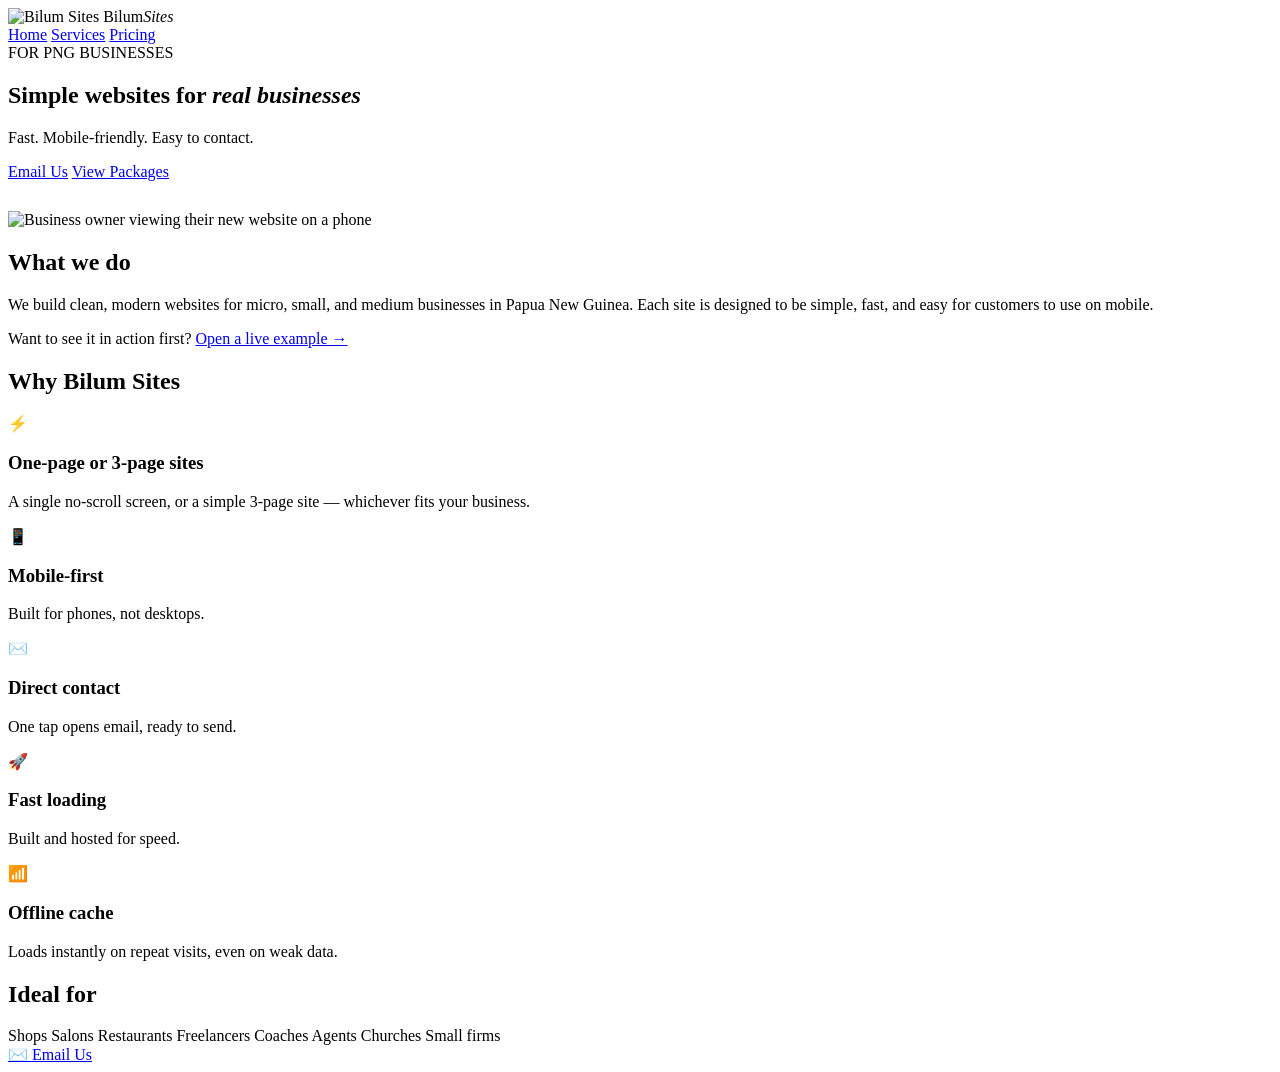
==== index.html @ bef68598 "Create index.html" ====
<!DOCTYPE html>
<html lang="en">
<head>
<meta charset="UTF-8">
<meta name="viewport" content="width=device-width, initial-scale=1.0, viewport-fit=cover">
<title>Bilum Sites — Simple websites for PNG businesses</title>
<meta name="description" content="Fast, mobile-friendly websites for PNG shops, salons, agents, coaches, churches and small businesses.">
<link rel="icon" href="bilum-logo-reference.jpg">
<link rel="preconnect" href="https://fonts.googleapis.com">
<link rel="preconnect" href="https://fonts.gstatic.com" crossorigin>
<link href="https://fonts.googleapis.com/css2?family=Fraunces:opsz,wght@9..144,500;9..144,600;9..144,700&family=Inter:wght@400;500;600;700&display=swap" rel="stylesheet">
<link rel="stylesheet" href="style.css">
</head>
<body>

<header class="site">
  <div class="brand-mark">
    <img src="bilum-logo-reference.jpg" alt="Bilum Sites">
    <span>Bilum<em>Sites</em></span>
  </div>
  <nav class="pages">
    <a href="index.html" class="active">Home</a>
    <a href="services.html">Services</a>
    <a href="pricing.html">Pricing</a>
  </nav>
</header>

<main>

  <section>
    <div class="eyebrow">FOR PNG BUSINESSES</div>
    <h1>Simple websites for <em>real businesses</em></h1>
    <p class="lead">Fast. Mobile-friendly. Easy to contact.</p>
    <div class="knot"></div>
    <div class="btn-row">
      <a class="btn gold" href="mailto:hello@bilumsites.com?subject=Bilum%20Site%20enquiry">Email Us</a>
      <a class="btn outline" href="pricing.html">View Packages</a>
    </div>
    <img src="hero.jpg" alt="Business owner viewing their new website on a phone" style="margin-top:30px;">
  </section>

  <section>
    <h2>What we do</h2>
    <p>We build clean, modern websites for micro, small, and medium businesses in Papua New Guinea. Each site is designed to be simple, fast, and easy for customers to use on mobile.</p>
    <div class="demo-callout">
      <span>Want to see it in action first?</span>
      <a href="demo.html">Open a live example →</a>
    </div>
  </section>

  <section>
    <h2>Why Bilum Sites</h2>
    <div class="bento">
      <div class="tile wide">
        <span class="icon">⚡</span>
        <h3>One-page or 3-page sites</h3>
        <p>A single no-scroll screen, or a simple 3-page site — whichever fits your business.</p>
      </div>
      <div class="tile">
        <span class="icon">📱</span>
        <h3>Mobile-first</h3>
        <p>Built for phones, not desktops.</p>
      </div>
      <div class="tile">
        <span class="icon">✉️</span>
        <h3>Direct contact</h3>
        <p>One tap opens email, ready to send.</p>
      </div>
      <div class="tile">
        <span class="icon">🚀</span>
        <h3>Fast loading</h3>
        <p>Built and hosted for speed.</p>
      </div>
      <div class="tile">
        <span class="icon">📶</span>
        <h3>Offline cache</h3>
        <p>Loads instantly on repeat visits, even on weak data.</p>
      </div>
    </div>
  </section>

  <section>
    <h2>Ideal for</h2>
    <div class="chips">
      <span class="chip">Shops</span>
      <span class="chip">Salons</span>
      <span class="chip">Restaurants</span>
      <span class="chip">Freelancers</span>
      <span class="chip">Coaches</span>
      <span class="chip">Agents</span>
      <span class="chip">Churches</span>
      <span class="chip">Small firms</span>
    </div>
  </section>

</main>

<nav class="bottom">
  <div class="inner">
    <a class="email" href="mailto:hello@bilumsites.com?subject=Bilum%20Site%20enquiry">✉️ Email Us</a>
  </div>
</nav>

</body>
</html>
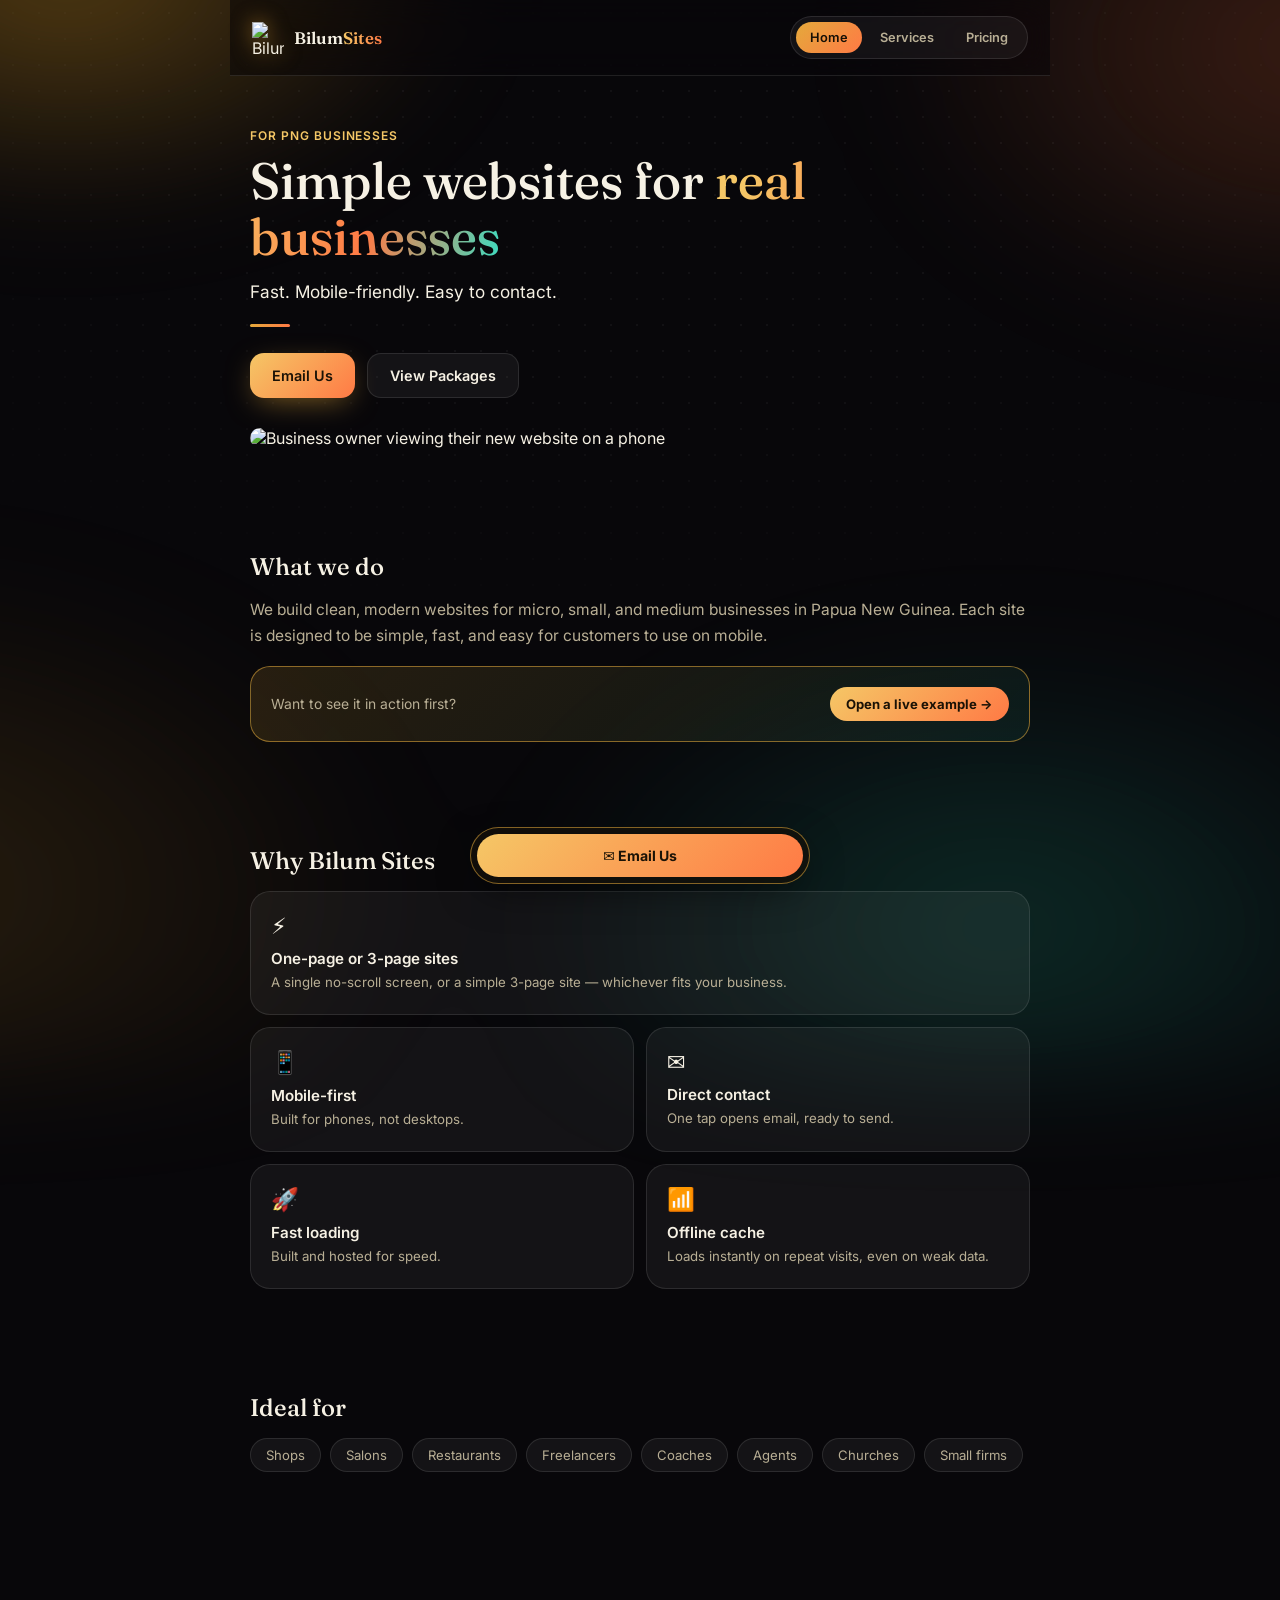
==== commit 073f2ef7: "Update index.html" ====
--- a/index.html
+++ b/index.html
@@ -36,7 +36,7 @@
       <a class="btn gold" href="mailto:hello@bilumsites.com?subject=Bilum%20Site%20enquiry">Email Us</a>
       <a class="btn outline" href="pricing.html">View Packages</a>
     </div>
-    <img src="hero.jpg" alt="Business owner viewing their new website on a phone" style="margin-top:30px;">
+    <img src="hero.png" alt="Business owner viewing their new website on a phone" style="margin-top:30px;">
   </section>
 
   <section>
--- a/style.css
+++ b/style.css
@@ -0,0 +1,246 @@
+:root{
+  --ink:#F6F1E4;
+  --ink-dim:#B9AF95;
+  --gold:#E4A93B;
+  --gold-bright:#F5C766;
+  --amber:#FF7A45;
+  --teal:#3DDBC0;
+  --bg:#08070A;
+  --glass:rgba(255,255,255,0.05);
+  --glass-border:rgba(255,255,255,0.10);
+  --glass-border-hi:rgba(228,169,59,0.55);
+}
+*{box-sizing:border-box; margin:0; padding:0;}
+html{scroll-behavior:smooth;}
+body{
+  background:var(--bg);
+  color:var(--ink);
+  font-family:'Inter', system-ui, sans-serif;
+  -webkit-font-smoothing:antialiased;
+  padding-bottom:84px;
+  position:relative;
+  overflow-x:hidden;
+}
+a{color:inherit;}
+img{max-width:100%; display:block; border-radius:20px;}
+
+/* ---------- animated gradient mesh backdrop ---------- */
+body::before{
+  content:'';
+  position:fixed; inset:-20%;
+  z-index:-2;
+  background:
+    radial-gradient(38% 32% at 18% 12%, rgba(228,169,59,0.35), transparent 60%),
+    radial-gradient(42% 38% at 88% 18%, rgba(255,122,69,0.22), transparent 60%),
+    radial-gradient(46% 40% at 70% 88%, rgba(61,219,192,0.16), transparent 60%),
+    radial-gradient(50% 45% at 8% 85%, rgba(228,169,59,0.14), transparent 60%);
+  filter:blur(60px) saturate(120%);
+  animation:drift 22s ease-in-out infinite alternate;
+}
+body::after{
+  content:'';
+  position:fixed; inset:0; z-index:-1;
+  background-image:radial-gradient(rgba(255,255,255,0.045) 1px, transparent 1px);
+  background-size:26px 26px;
+  mask-image:radial-gradient(ellipse 80% 60% at 50% 20%, black 40%, transparent 90%);
+}
+@keyframes drift{
+  0%{transform:translate(0,0) scale(1);}
+  100%{transform:translate(-3%,3%) scale(1.08);}
+}
+
+/* ---------- glass nav ---------- */
+header.site{
+  position:sticky; top:0; z-index:50;
+  display:flex; align-items:center; justify-content:space-between;
+  padding:16px 22px;
+  max-width:820px; margin:0 auto;
+  background:rgba(8,7,10,0.55);
+  backdrop-filter:blur(16px) saturate(140%);
+  -webkit-backdrop-filter:blur(16px) saturate(140%);
+  border-bottom:1px solid var(--glass-border);
+}
+.brand-mark{display:flex; align-items:center; gap:10px;}
+.brand-mark img{
+  width:32px; height:32px; object-fit:contain; border-radius:0;
+  filter:drop-shadow(0 0 10px rgba(228,169,59,0.55));
+}
+.brand-mark span{font-family:'Fraunces', serif; font-weight:600; font-size:1.05rem;}
+.brand-mark span em{font-style:normal; background:linear-gradient(90deg,var(--gold-bright),var(--amber)); -webkit-background-clip:text; background-clip:text; color:transparent;}
+nav.pages{
+  display:flex; gap:4px;
+  background:var(--glass);
+  border:1px solid var(--glass-border);
+  padding:5px; border-radius:100px;
+}
+nav.pages a{
+  font-size:0.8rem; font-weight:600; text-decoration:none; color:var(--ink-dim);
+  padding:8px 14px; border-radius:100px; transition:all .25s ease;
+}
+nav.pages a.active{background:linear-gradient(135deg,var(--gold),var(--amber)); color:#150F06;}
+nav.pages a:hover:not(.active){color:var(--ink); background:rgba(255,255,255,0.06);}
+
+/* ---------- layout ---------- */
+main{max-width:820px; margin:0 auto; padding:0 20px;}
+section{padding:52px 0;}
+
+h1{
+  font-family:'Fraunces', serif; font-weight:500;
+  font-size:clamp(2.1rem, 7vw, 3.2rem); line-height:1.1;
+}
+h1 em{
+  font-style:normal;
+  background:linear-gradient(100deg,var(--gold-bright) 10%,var(--amber) 60%,var(--teal) 100%);
+  -webkit-background-clip:text; background-clip:text; color:transparent;
+}
+h2{font-family:'Fraunces', serif; font-weight:500; font-size:1.5rem; margin-bottom:16px;}
+.eyebrow{font-size:0.75rem; letter-spacing:0.08em; color:var(--gold-bright); font-weight:600; margin-bottom:10px;}
+p{color:var(--ink-dim); line-height:1.65; font-size:0.97rem;}
+p.lead{color:var(--ink); font-size:1.08rem; max-width:44ch; margin-top:12px;}
+
+.knot{width:40px; height:3px; background:linear-gradient(90deg,var(--gold),var(--amber)); border-radius:2px; margin:18px 0 0;}
+
+/* ---------- buttons ---------- */
+.btn-row{display:flex; flex-wrap:wrap; gap:12px; margin-top:26px;}
+.btn{
+  padding:13px 22px; border-radius:14px; font-size:0.9rem; font-weight:600;
+  text-decoration:none; display:inline-flex; align-items:center; gap:6px;
+  transition:transform .2s ease, box-shadow .2s ease;
+}
+.btn.gold{
+  background:linear-gradient(135deg,var(--gold-bright),var(--amber));
+  color:#1A1206;
+  box-shadow:0 8px 30px -8px rgba(228,169,59,0.6);
+}
+.btn.gold:hover{transform:translateY(-2px); box-shadow:0 12px 34px -6px rgba(228,169,59,0.75);}
+.btn.outline{
+  background:var(--glass); border:1px solid var(--glass-border); color:var(--ink);
+}
+.btn.outline:hover{border-color:var(--glass-border-hi); transform:translateY(-2px);}
+
+/* ---------- bento grid ---------- */
+.bento{
+  display:grid;
+  grid-template-columns:repeat(2, 1fr);
+  gap:12px;
+  margin-top:10px;
+}
+.bento .tile{grid-column:span 1;}
+.bento .tile.wide{grid-column:span 2;}
+
+.tile{
+  background:var(--glass);
+  border:1px solid var(--glass-border);
+  border-radius:20px;
+  padding:20px;
+  position:relative;
+  overflow:hidden;
+  transition:transform .3s ease, border-color .3s ease, background .3s ease;
+}
+.tile::before{
+  content:'';
+  position:absolute; inset:0;
+  background:radial-gradient(120px 90px at var(--mx,50%) var(--my,0%), rgba(228,169,59,0.16), transparent 70%);
+  opacity:0; transition:opacity .3s ease;
+}
+.tile:hover{transform:translateY(-4px); border-color:var(--glass-border-hi); background:rgba(255,255,255,0.07);}
+.tile:hover::before{opacity:1;}
+.tile .icon{font-size:1.4rem; margin-bottom:10px; display:block;}
+.tile h3{font-size:0.95rem; font-weight:600; color:var(--ink); margin-bottom:4px;}
+.tile p{font-size:0.83rem; margin:0;}
+
+/* ---------- chips ---------- */
+.chips{display:flex; flex-wrap:wrap; gap:9px; margin-top:16px;}
+.chip{
+  background:var(--glass); border:1px solid var(--glass-border);
+  padding:8px 15px; border-radius:100px; font-size:0.82rem; color:var(--ink-dim);
+  transition:all .25s ease;
+}
+.chip:hover{border-color:var(--glass-border-hi); color:var(--ink); transform:translateY(-2px);}
+
+/* ---------- pricing / service cards ---------- */
+.cards{display:flex; flex-direction:column; gap:14px; margin-top:18px;}
+.card{
+  background:var(--glass); border:1px solid var(--glass-border); border-radius:22px;
+  padding:22px; position:relative; overflow:hidden;
+  transition:transform .3s ease, border-color .3s ease;
+}
+.card:hover{transform:translateY(-3px);}
+.card.featured{
+  border-color:var(--glass-border-hi);
+  background:linear-gradient(160deg, rgba(228,169,59,0.10), rgba(255,122,69,0.04));
+}
+.card.featured::after{
+  content:'Most popular';
+  position:absolute; top:16px; right:18px;
+  font-size:0.65rem; font-weight:700; letter-spacing:0.04em;
+  background:linear-gradient(135deg,var(--gold-bright),var(--amber));
+  color:#1A1206; padding:4px 10px; border-radius:100px;
+}
+.card h3{font-family:'Fraunces', serif; font-weight:600; font-size:1.1rem; margin-bottom:6px;}
+.card .price{
+  font-weight:700; font-size:1.3rem; margin-bottom:10px;
+  background:linear-gradient(90deg,var(--gold-bright),var(--amber));
+  -webkit-background-clip:text; background-clip:text; color:transparent;
+}
+.card ul.plain{margin-top:12px;}
+.card ul.plain li{font-size:0.85rem; padding:7px 0 7px 20px;}
+
+ul.plain{list-style:none;}
+ul.plain li{
+  padding:9px 0 9px 20px; position:relative; color:var(--ink-dim); font-size:0.92rem;
+  border-bottom:1px solid var(--glass-border);
+}
+ul.plain li:last-child{border-bottom:none;}
+ul.plain li::before{
+  content:''; position:absolute; left:0; top:16px; width:6px; height:6px;
+  border-radius:50%; background:var(--gold-bright);
+}
+
+.demo-callout{
+  margin-top:18px; padding:20px; border-radius:20px;
+  background:linear-gradient(135deg, rgba(228,169,59,0.14), rgba(61,219,192,0.06));
+  border:1px solid var(--glass-border-hi);
+  font-size:0.87rem; color:var(--ink-dim);
+  display:flex; align-items:center; justify-content:space-between; gap:12px; flex-wrap:wrap;
+}
+.demo-callout a{
+  color:#1A1206; font-weight:700; text-decoration:none;
+  background:linear-gradient(135deg,var(--gold-bright),var(--amber));
+  padding:9px 16px; border-radius:100px; font-size:0.82rem; white-space:nowrap;
+}
+
+/* ---------- sticky contact bar (email only) ---------- */
+nav.bottom{
+  position:fixed; bottom:16px; left:0; right:0; z-index:40;
+  display:flex; justify-content:center; padding:0 20px;
+}
+nav.bottom .inner{
+  max-width:340px; width:100%;
+  background:rgba(20,16,10,0.75);
+  backdrop-filter:blur(18px) saturate(150%);
+  -webkit-backdrop-filter:blur(18px) saturate(150%);
+  border:1px solid var(--glass-border-hi);
+  padding:6px; border-radius:100px;
+  box-shadow:0 12px 40px -10px rgba(0,0,0,0.6);
+}
+nav.bottom a.email{
+  display:flex; align-items:center; justify-content:center; gap:8px;
+  width:100%; padding:13px 14px; border-radius:100px;
+  font-size:0.88rem; font-weight:700; text-decoration:none;
+  background:linear-gradient(135deg,var(--gold-bright),var(--amber)); color:#1A1206;
+  position:relative;
+}
+nav.bottom a.email::before{
+  content:''; position:absolute; inset:0; border-radius:100px;
+  box-shadow:0 0 0 0 rgba(228,169,59,0.6);
+  animation:pulse 2.4s ease-out infinite;
+}
+@keyframes pulse{
+  0%{box-shadow:0 0 0 0 rgba(228,169,59,0.5);}
+  100%{box-shadow:0 0 0 14px rgba(228,169,59,0);}
+}
+
+@media (max-width:480px){
+  .bento{grid-template-columns:1fr 1fr;}
+}
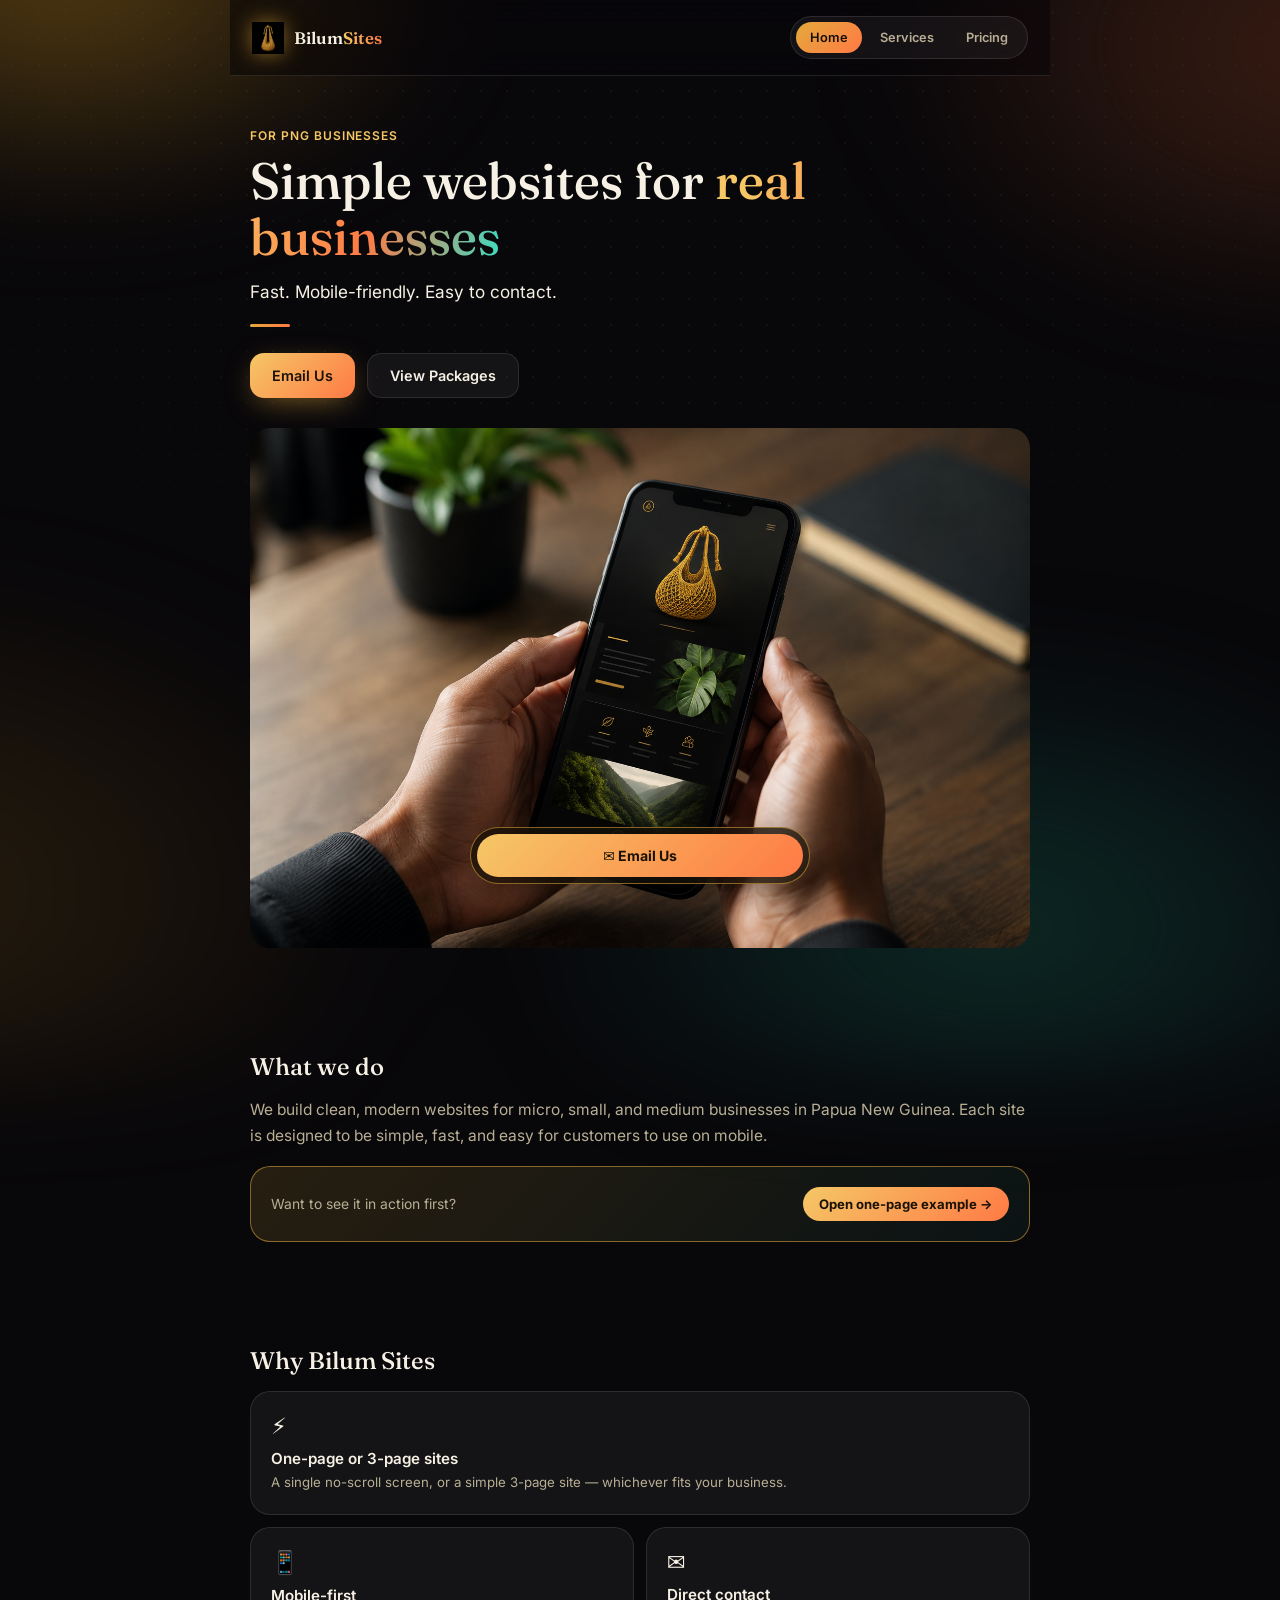
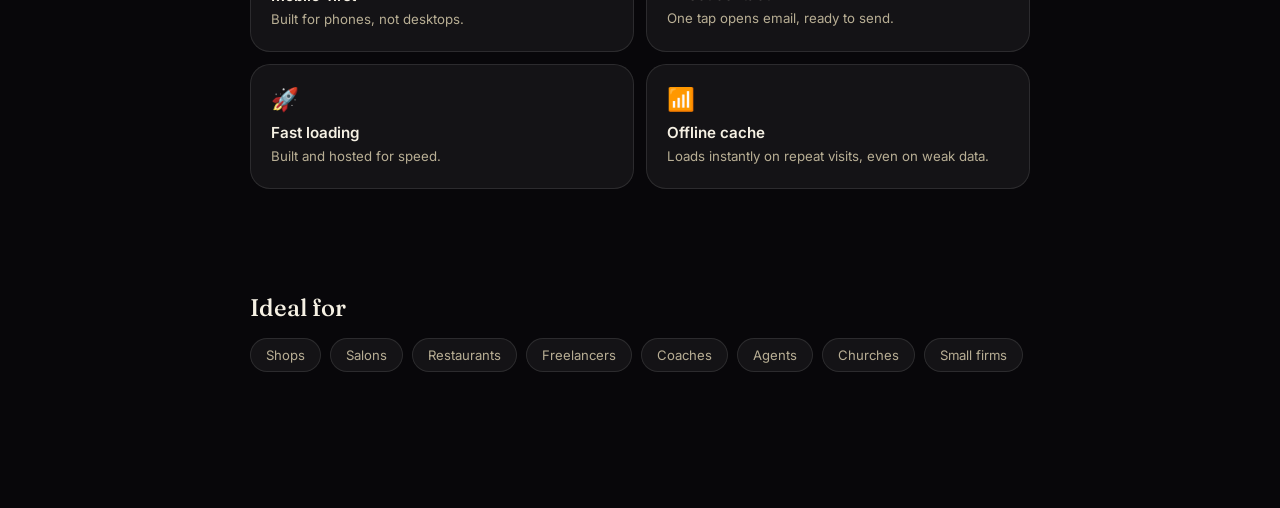
==== commit bc0881cd: "Update index.html" ====
--- a/index.html
+++ b/index.html
@@ -5,7 +5,14 @@
 <meta name="viewport" content="width=device-width, initial-scale=1.0, viewport-fit=cover">
 <title>Bilum Sites — Simple websites for PNG businesses</title>
 <meta name="description" content="Fast, mobile-friendly websites for PNG shops, salons, agents, coaches, churches and small businesses.">
-<link rel="icon" href="bilum-logo-reference.jpg">
+<meta property="og:title" content="Bilum Sites — Simple websites for PNG businesses">
+<meta property="og:description" content="Fast, mobile-friendly websites for PNG shops, salons, agents, coaches, churches and small businesses.">
+<meta property="og:image" content="https://sites-5xm.pages.dev/hero.png">
+<meta property="og:url" content="https://sites-5xm.pages.dev/">
+<meta property="og:type" content="website">
+<meta name="twitter:card" content="summary_large_image">
+<meta name="twitter:image" content="https://sites-5xm.pages.dev/hero.png">
+<link rel="icon" href="bilum-logo-reference.png">
 <link rel="preconnect" href="https://fonts.googleapis.com">
 <link rel="preconnect" href="https://fonts.gstatic.com" crossorigin>
 <link href="https://fonts.googleapis.com/css2?family=Fraunces:opsz,wght@9..144,500;9..144,600;9..144,700&family=Inter:wght@400;500;600;700&display=swap" rel="stylesheet">
@@ -15,7 +22,7 @@
 
 <header class="site">
   <div class="brand-mark">
-    <img src="bilum-logo-reference.jpg" alt="Bilum Sites">
+    <img src="bilum-logo-reference.png" alt="Bilum Sites">
     <span>Bilum<em>Sites</em></span>
   </div>
   <nav class="pages">
@@ -44,7 +51,7 @@
     <p>We build clean, modern websites for micro, small, and medium businesses in Papua New Guinea. Each site is designed to be simple, fast, and easy for customers to use on mobile.</p>
     <div class="demo-callout">
       <span>Want to see it in action first?</span>
-      <a href="demo.html">Open a live example →</a>
+      <a href="demo.html">Open one-page example →</a>
     </div>
   </section>
 
